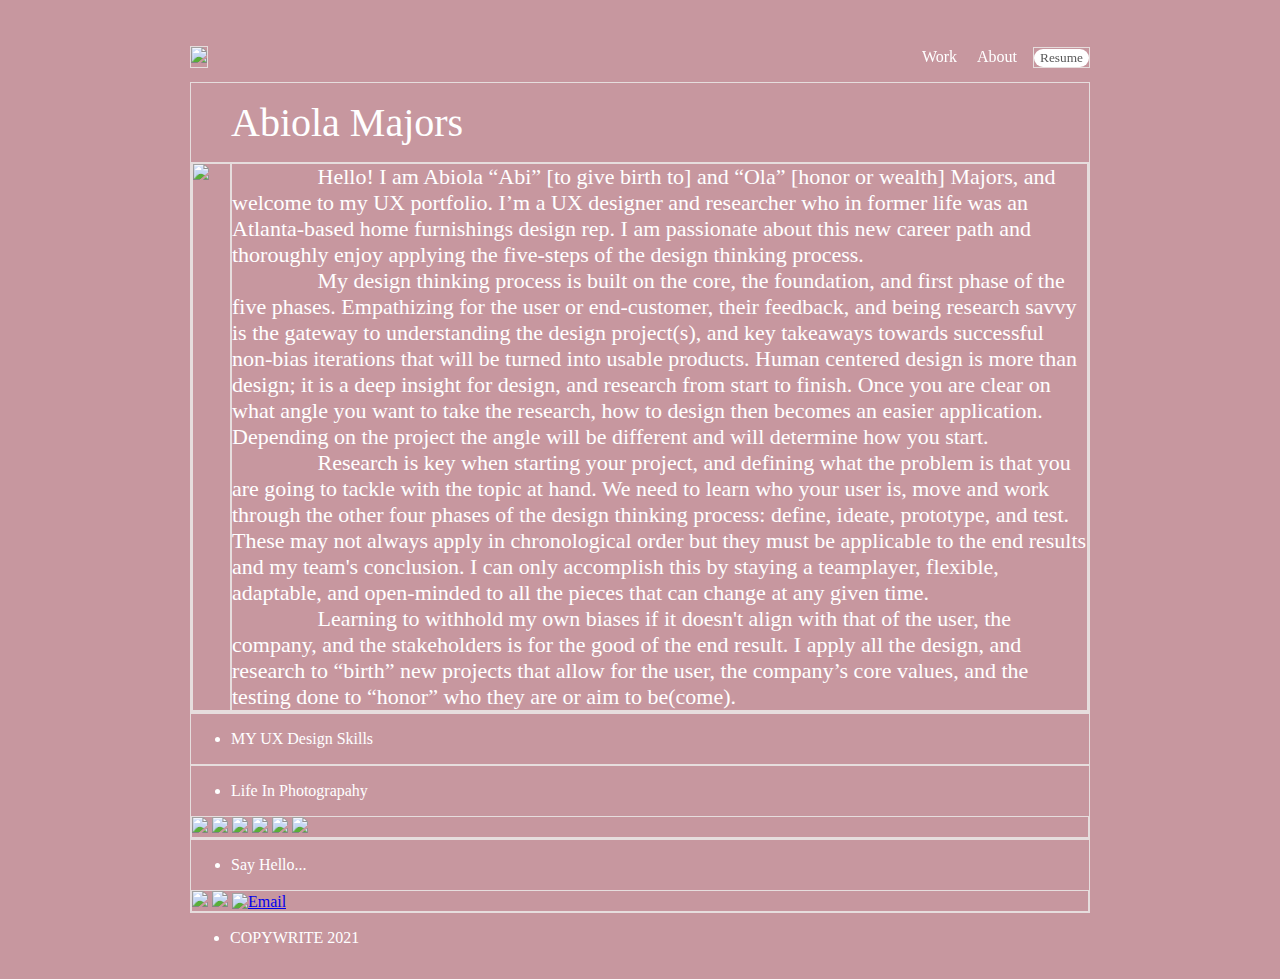
==== index.html @ 4c0561c3 "HTML_HW_18" ====
<!DOCTYPE html>
<head>
    <link rel="stylesheet" type="text/css" href="css/style.css" />
    <title>Abiola Majors UX Portfolio</title>
</head>
<body>
    <a name="toparrow"></a>
<!--HEADER-->    
<header>
    <div class="logo"> 
        <img src="images/portfolio-logo.png"/>
    </div>
    <nav class="nav">
        <ul>
            <li>Work</li>
            <li>About</li>
        </ul>
        <div class="resumebutton">
            <button type="button">Resume</button>
        </div>
    </nav>
</header>
<!--HERO IMG-->
<div class="heroImg">
    <ul>
        <li>Abiola Majors</li>
    </ul>
    <div class="content"> 
        <div class="imgofme">
            <img src="images/portfolio-about-me.png"/>
        </div>
        <div class="allpara"> 
            <p>Hello! I am Abiola “Abi” [to give birth to] and “Ola” [honor or wealth] Majors, and welcome to my UX portfolio. I’m a UX designer and researcher who in former life was an Atlanta-based home furnishings design rep. I am passionate about this new career path and thoroughly enjoy applying the five-steps of the design thinking process.</p>
            <p>My design thinking process is built on the core, the foundation, and first phase of the five phases. Empathizing for the user or end-customer, their feedback, and being research savvy is the gateway to understanding the design project(s), and key takeaways towards successful non-bias iterations that will be turned into usable products. Human centered design is more than design; it is a deep insight for design, and research from start to finish.
            Once you are clear on what angle you want to take the research, how to design then becomes an easier application. Depending on the project the angle will be different and will determine how you start.</p>
            <p>Research is key when starting your project, and defining what the problem is that you are going to tackle with the topic at hand. We need to learn who your user is, move and work through the other four phases of the design thinking process: define, ideate, prototype, and test. These may not always apply in chronological order but they must be applicable to the end results and my team's conclusion. I can only accomplish this by staying a teamplayer, flexible, adaptable, and open-minded to all the pieces that can change at any given time.</p>
            <p>Learning to withhold my own biases if it doesn't align with that of the user, the company, and the stakeholders is for the good of the end result. I apply all the design, and research to “birth” new projects that allow for the user, the company’s core values, and the testing done to “honor” who they are or aim to be(come).</p>
        </div>    
    </div>
</div>  
<!--MY UX DESIGN SKILLS-->
<div class="myuxdesignskills">
    <ul>
        <li>MY UX Design Skills</li>
    </ul>
</div>   
<!--LIFE IN PHOTOS-->
<div class="lifeinphotographyImg">
    <ul>
        <li>Life In Photograpahy</li>
    </ul>
    <div class="lifeinphotography">
        <img src="images/portfolio-life-in-photo1.png"/>
        <img src="images/portfolio-life-in-photo2.png"/>
        <img src="images/portfolio-life-in-photo3.png"/>
        <img src="images/portfolio-life-in-photo4.png"/>
        <img src="images/portfolio-life-in-photo5.png"/>
        <img src="images/portfolio-life-in-photo6.png"/>
    </div>
</div>    
<div class="sayhello">
    <ul>
        <li>Say Hello...</li>
    </ul>
    <div class="sayhello">
        <a href=“https://www.linkedin.com/in/abiola-bobcombe-01149665/” title="LindedIn" 
            class="icon-link"><img src="images/LinkedIn-icon.png"></a>
        <a href=“https://www.instagram.com/ms_abibee/” title="Instagram" 
            class="icon-link"><img src="images/instagram-icon.png"></a>
        <a href="mailto: abibobcombe@gmail.com" title="Email" 
        class="icon-link"><img src="images/email-icon.png" alt="Email"></a>
    </div>
</div>
<!--FOOTER-->
<footer> 
    <ul>
        <a href="#uparrow" header="Go to top"></a>
        <li class="inline-block">COPYWRITE 2021</li>
    </ul> 
</footer>
</body>
</html>
---- css/style.css ----
body {
    max-width: 900px;
    background: #C7979F;
    color: #FFFFFF;
    margin: 2em auto;
  }

  header {
    align-items: center;
    display: flex;
  }

  .logo {
    margin: auto auto auto 0;
  }  

nav {
  display: flex; 
  position: -webkit-sticky; /* Safari */
  align-items: center;
  color: #FFFFFF;
  position: sticky;
  top: 0;
}

.nav li {
  padding-right: 1em;
  display: inline-block; 
  list-style-type: none;
}

button {
  border-width: 0px; 
  background-color: #FFFFFF;
  color: #595959;
  border: none;
  border-radius: 15px;
  font-family: montserrat;
   }

  div {
    border: thin solid rgb(230, 221, 221); 
  }
/* ABOVE THIS IS EVERYTHING INSIDE THE HEADER*/

.content {
  display: flex;
  justify-content: space-evenly;
}

.heroImg li{ 
  padding-right: 0em;
  display: inline-block; 
  list-style-type: none;
  font-size: 40px;
  vertical-align: middle;
}

.imgofme img {
  max-width: 400px;
  margin-right: 21px;
  display: flex; 
  align-content: center;
}

p {
  display: block;
  margin-block-start: 0em;
  margin-block-end: 0em;
  margin-inline-start: 0px;
  margin-inline-end: 0px;
  font-size: 22px
}

div.allpara {
  text-indent: 10%;
}
/* ABOVE THIS IS EVERYTHING INSIDE THE HERO IMG*/



/* ABOVE THIS IS EVERYTHING INSIDE THE MY UX DESIGN SKILLS*/



/* ABOVE THIS IS EVERYTHING INSIDE THE LIFE IN PHOTOS*/



/* ABOVE THIS IS EVERYTHING INSIDE THE FOOTER*/
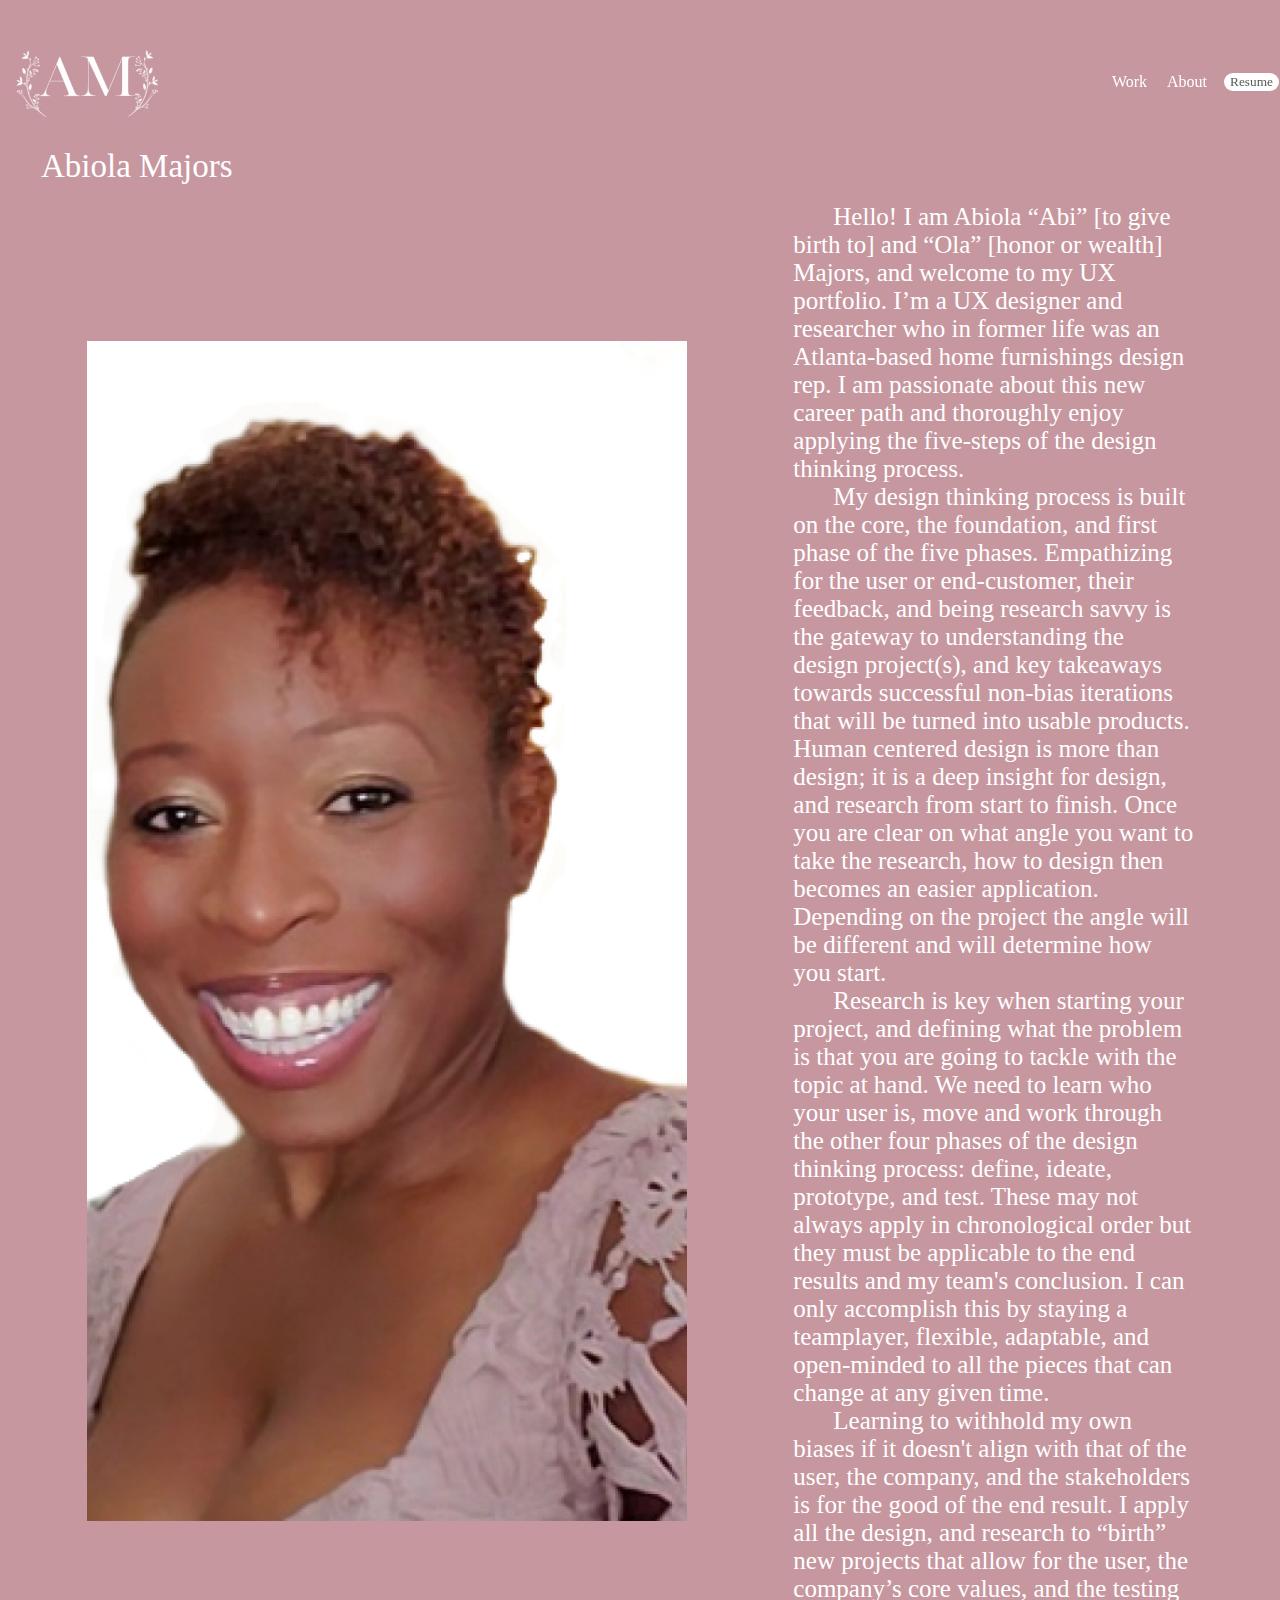
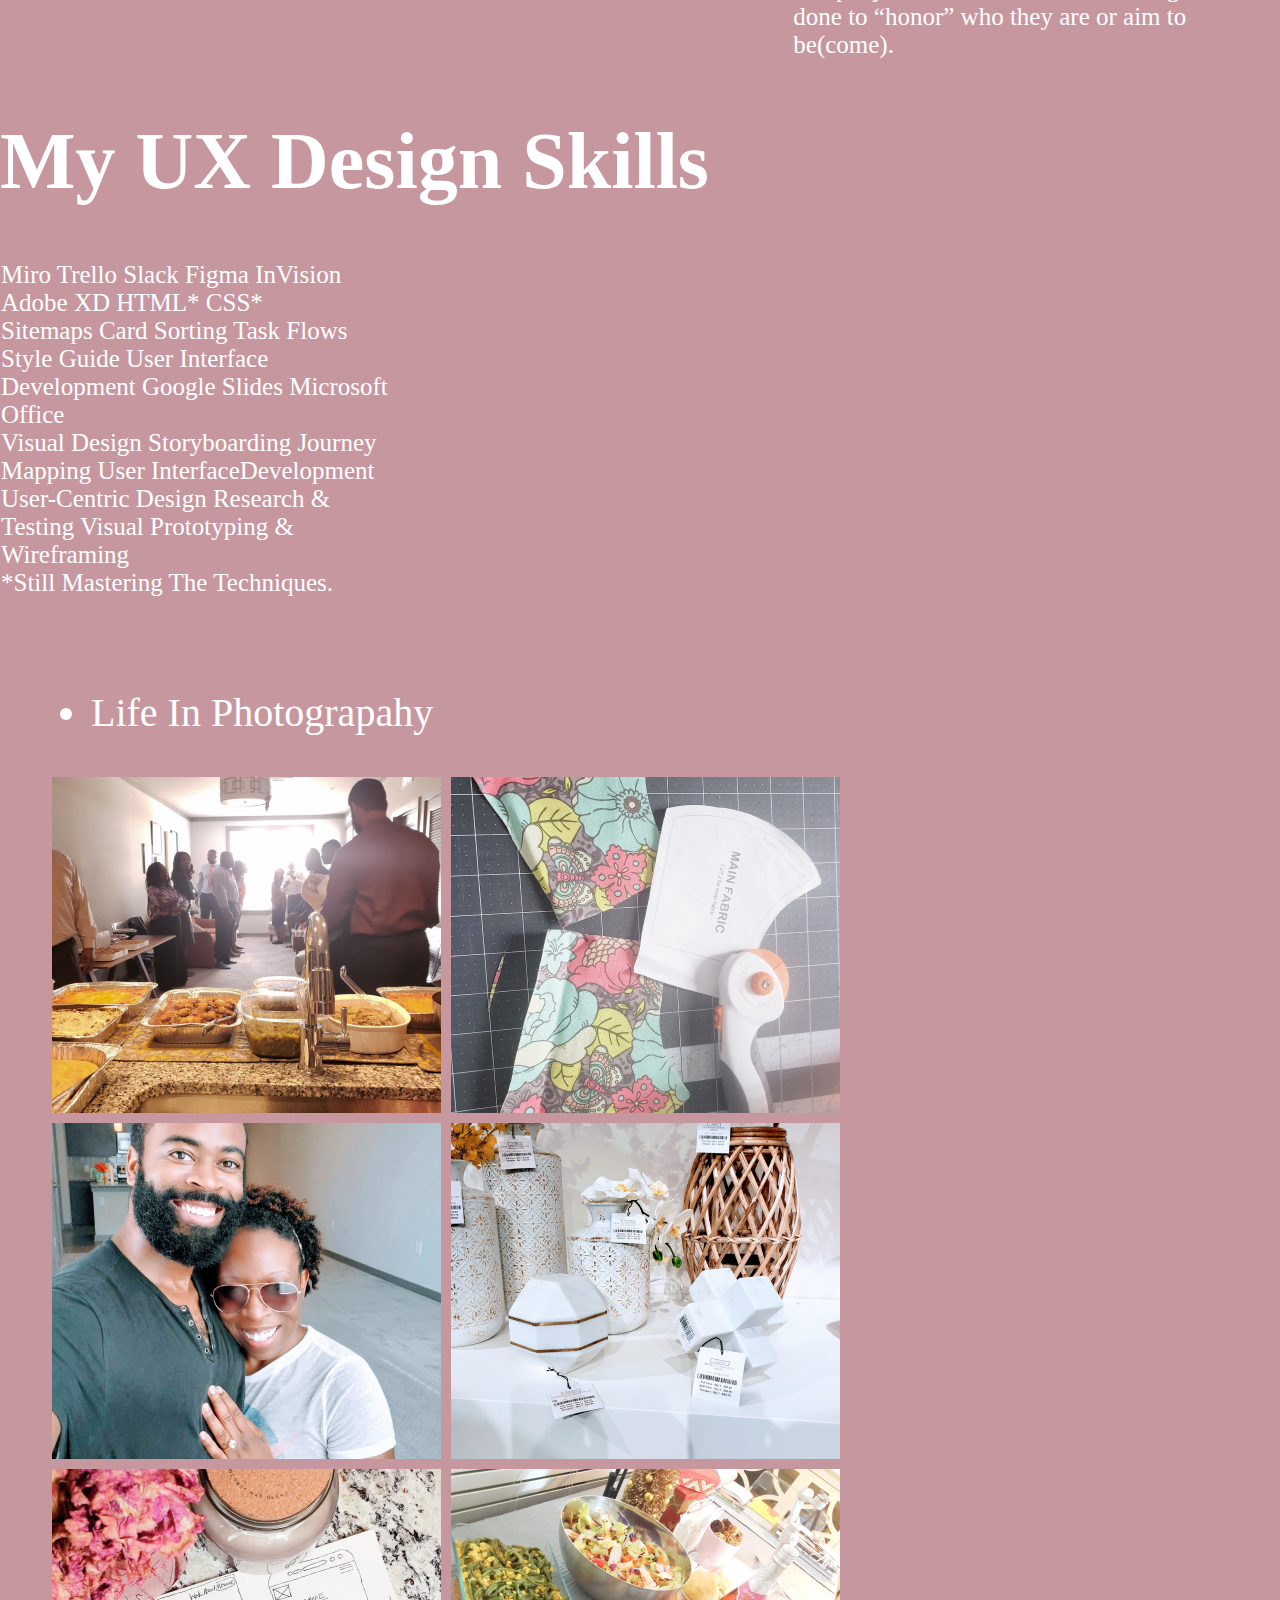
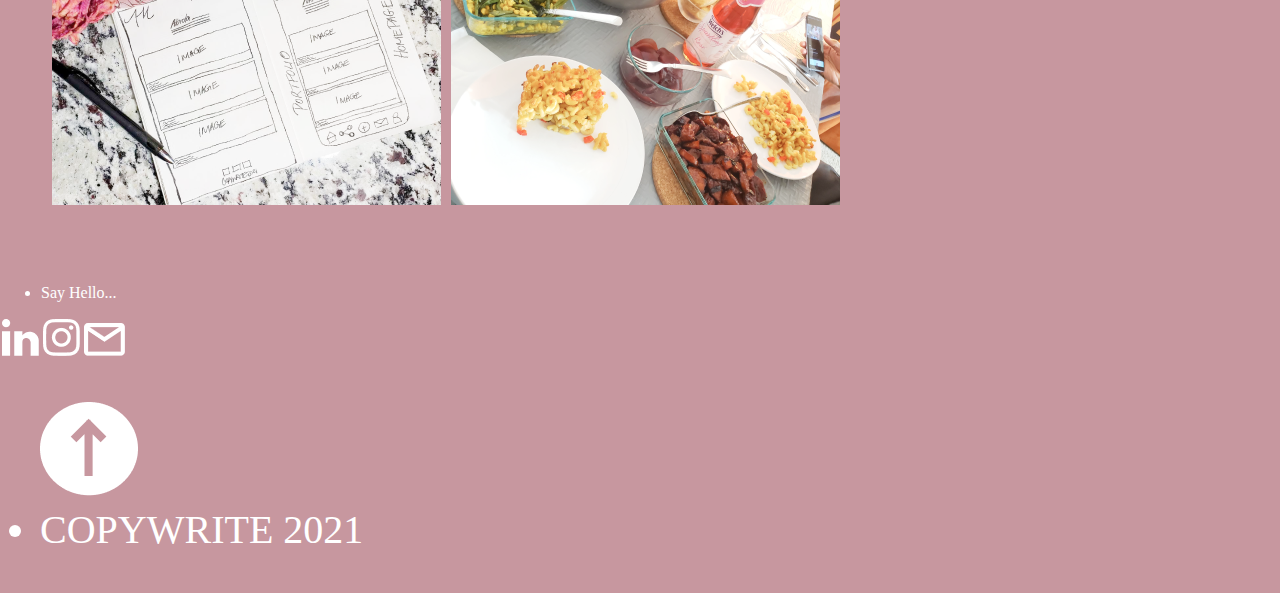
==== commit 7817cc6e: "HW 18 images and additional info" ====
--- a/index.html
+++ b/index.html
@@ -39,11 +39,15 @@
     </div>
 </div>  
 <!--MY UX DESIGN SKILLS-->
-<div class="myuxdesignskills">
-    <ul>
-        <li>MY UX Design Skills</li>
-    </ul>
-</div>   
+<section class="myuxdesignskills">
+    <h1>My UX Design Skills</h1>
+</section>
+<div class="flexcontainer">
+    <p>Miro Trello Slack Figma InVision Adobe XD HTML* CSS*</p>
+    <p>Sitemaps Card Sorting Task Flows Style Guide User Interface Development Google Slides Microsoft Office</p>
+    <p>Visual Design Storyboarding Journey Mapping User InterfaceDevelopment User-Centric Design Research & Testing Visual Prototyping & Wireframing</p>
+    <p>*Still Mastering The Techniques.</p>
+</div>
 <!--LIFE IN PHOTOS-->
 <div class="lifeinphotographyImg">
     <ul>
@@ -75,6 +79,7 @@
 <footer> 
     <ul>
         <a href="#uparrow" header="Go to top"></a>
+        <img src="images/scroll-up-arrow.png"/>
         <li class="inline-block">COPYWRITE 2021</li>
     </ul> 
 </footer>
--- a/css/style.css
+++ b/css/style.css
@@ -1,5 +1,5 @@
 body {
-    max-width: 900px;
+    max-width: 1300px;
     background: #C7979F;
     color: #FFFFFF;
     margin: 2em auto;
@@ -39,52 +39,77 @@
    }
 
   div {
-    border: thin solid rgb(230, 221, 221); 
+    border: thin solid #c7979f; 
   }
 /* ABOVE THIS IS EVERYTHING INSIDE THE HEADER*/
 
 .content {
   display: flex;
   justify-content: space-evenly;
+  align-items: center;
 }
 
 .heroImg li{ 
   padding-right: 0em;
   display: inline-block; 
   list-style-type: none;
-  font-size: 40px;
+  font-size: 33px;
   vertical-align: middle;
 }
 
 .imgofme img {
-  max-width: 400px;
+  max-width: 600px;
   margin-right: 21px;
   display: flex; 
   align-content: center;
 }
-
 p {
+  max-width: 400px;
   display: block;
   margin-block-start: 0em;
   margin-block-end: 0em;
   margin-inline-start: 0px;
   margin-inline-end: 0px;
-  font-size: 22px
+  font-size: 25px
 }
-
 div.allpara {
   text-indent: 10%;
 }
 /* ABOVE THIS IS EVERYTHING INSIDE THE HERO IMG*/
-
-
-
+.myuxdesignskills {
+  font-size: 40px;
+}
+.flex-container {
+  display: flex;
+  flex-wrap: wrap;
+}
 /* ABOVE THIS IS EVERYTHING INSIDE THE MY UX DESIGN SKILLS*/
-
-
-
+.lifeinphotographyImg { 
+  max-width: 100%;
+  height: auto;
+  font-size: 40px;
+}
+.lifeinphotographyImg { 
+  display: grid;
+  padding: 50px;
+}
+.lifeinphotographyImg {
+  font-size: 40px;
+}
 /* ABOVE THIS IS EVERYTHING INSIDE THE LIFE IN PHOTOS*/
-
-
-
+footer{ 
+  font-size: 40px;
+}
 /* ABOVE THIS IS EVERYTHING INSIDE THE FOOTER*/
+@media only screen and (max-width: 600px) {
+  body {
+    background-color: lightblue;
+  }
+}
+/* Your CSS styles for your grid template area here */
+/* THIS IS EVERYTHING INSIDE THE MOBILE MEDIA QUERY*/
+#categorygrid {
+  margin: 0px 5%;
+  display: grid;
+  
+}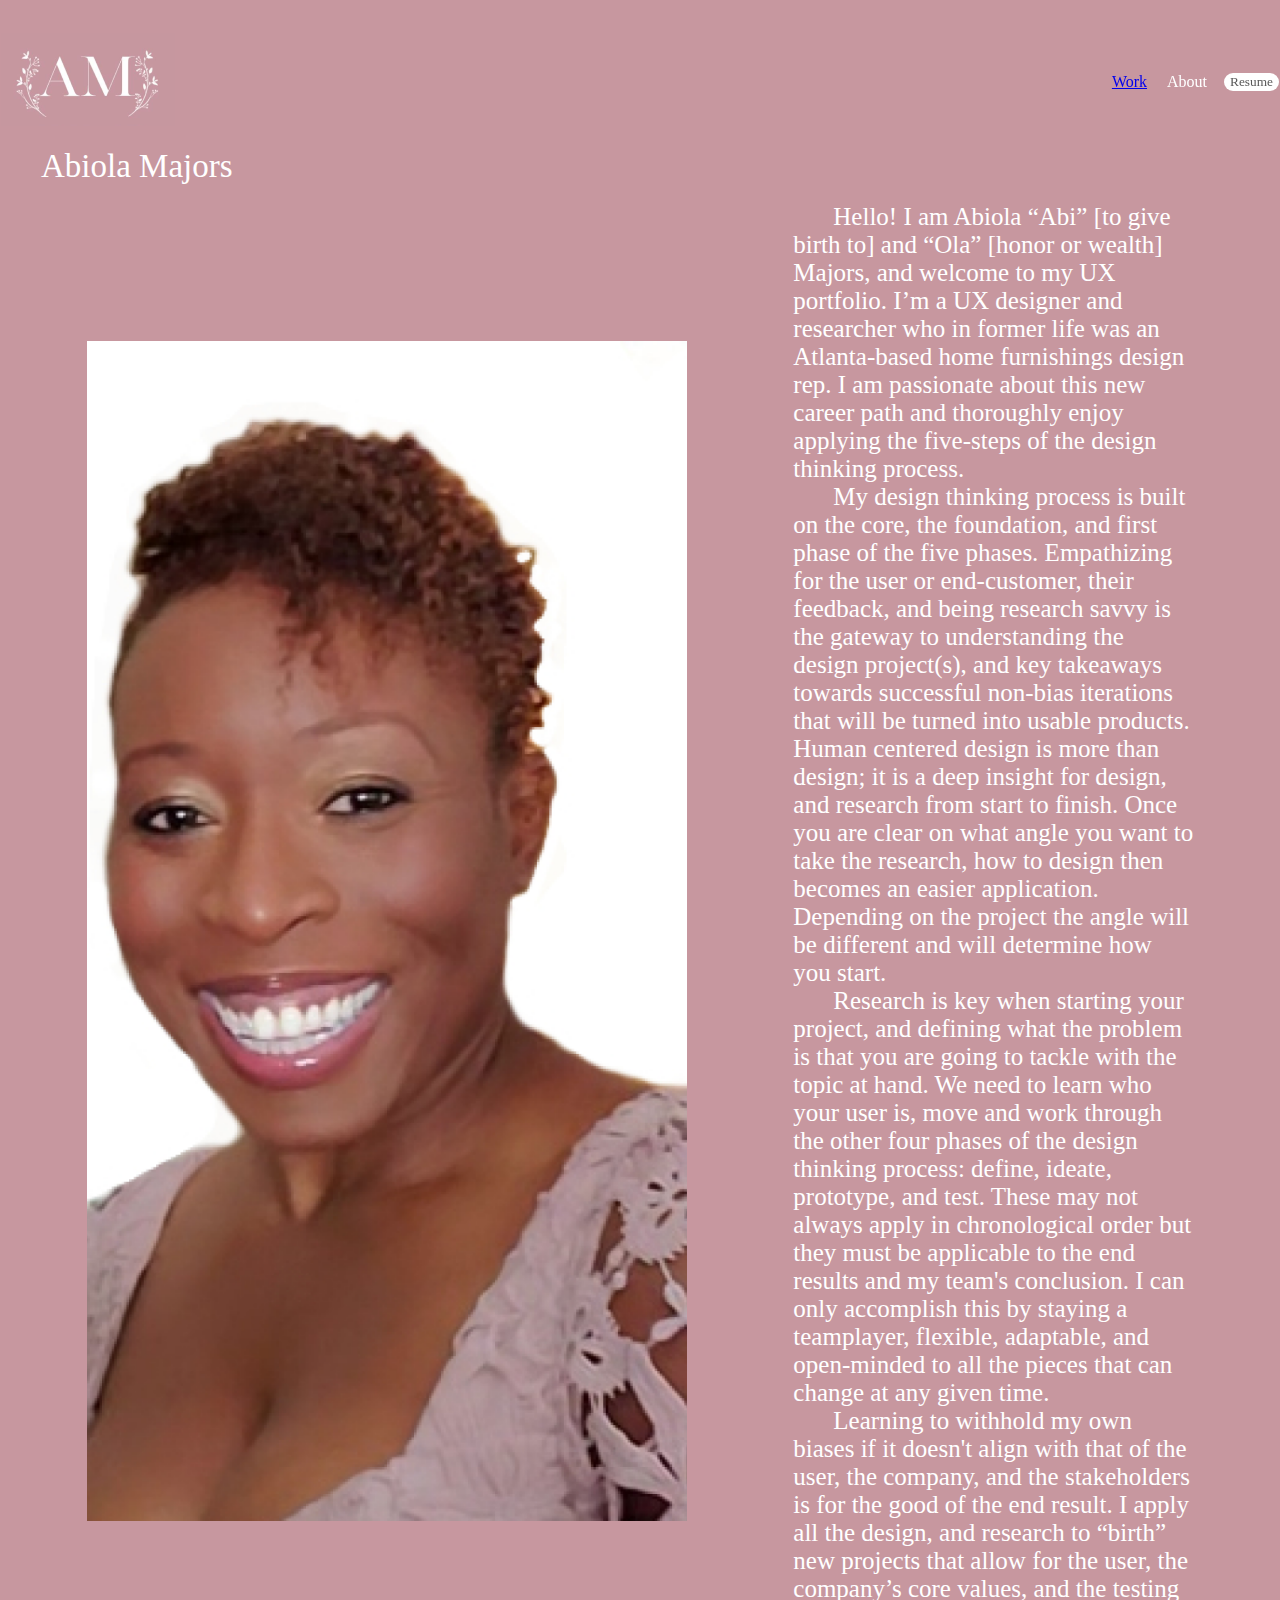
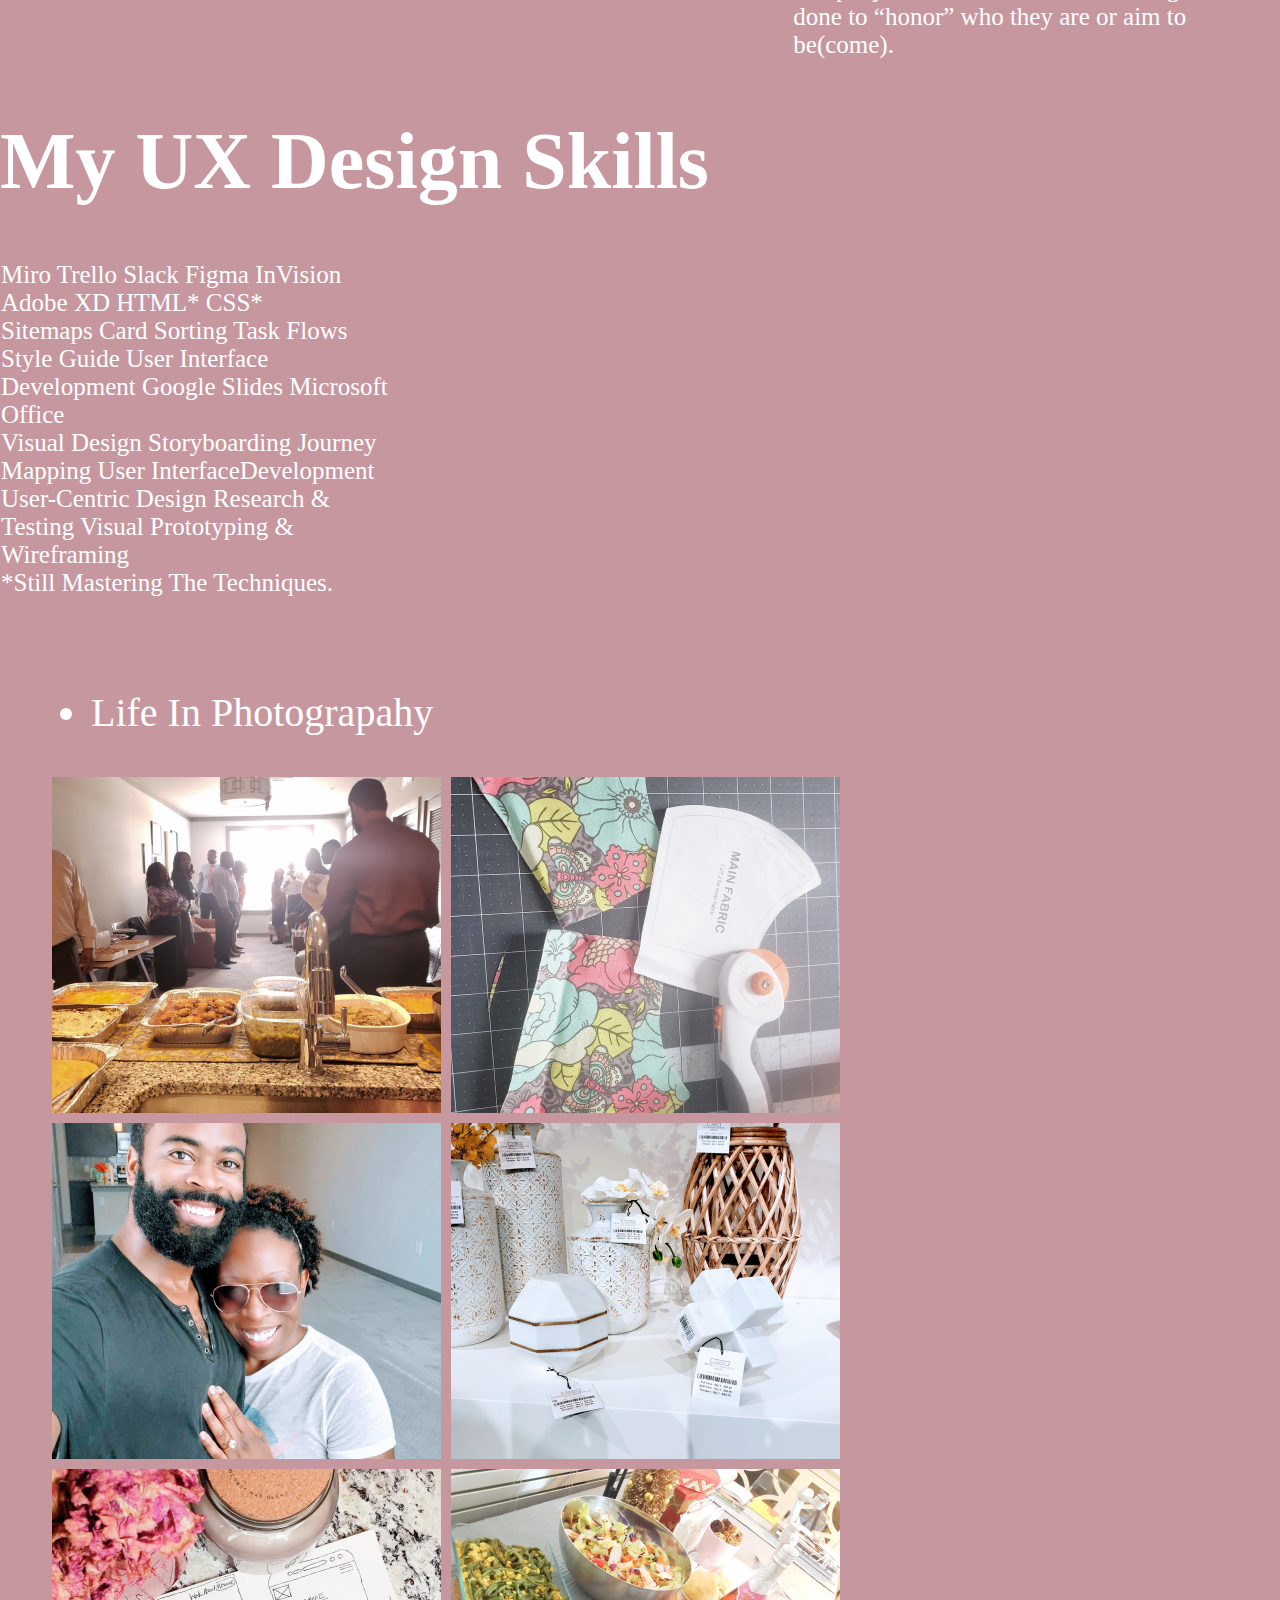
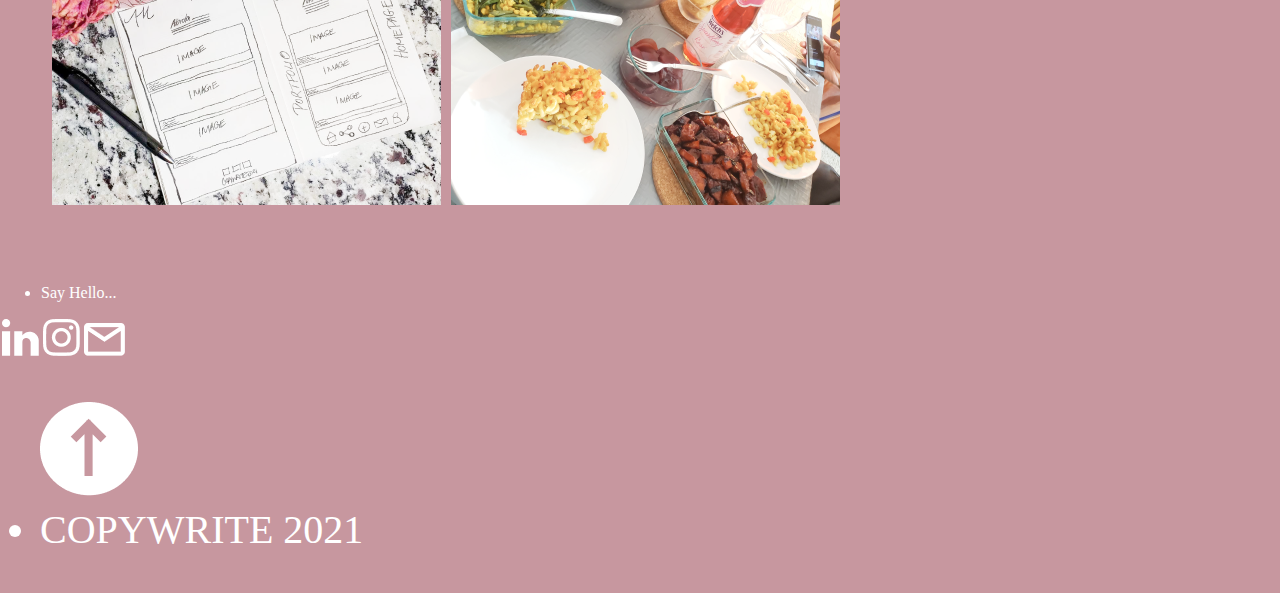
==== commit 211523ef: "Updated My Work as a link" ====
--- a/index.html
+++ b/index.html
@@ -12,7 +12,7 @@
     </div>
     <nav class="nav">
         <ul>
-            <li>Work</li>
+            <li><a href="mywork/index.html">Work</a></li>
             <li>About</li>
         </ul>
         <div class="resumebutton">
